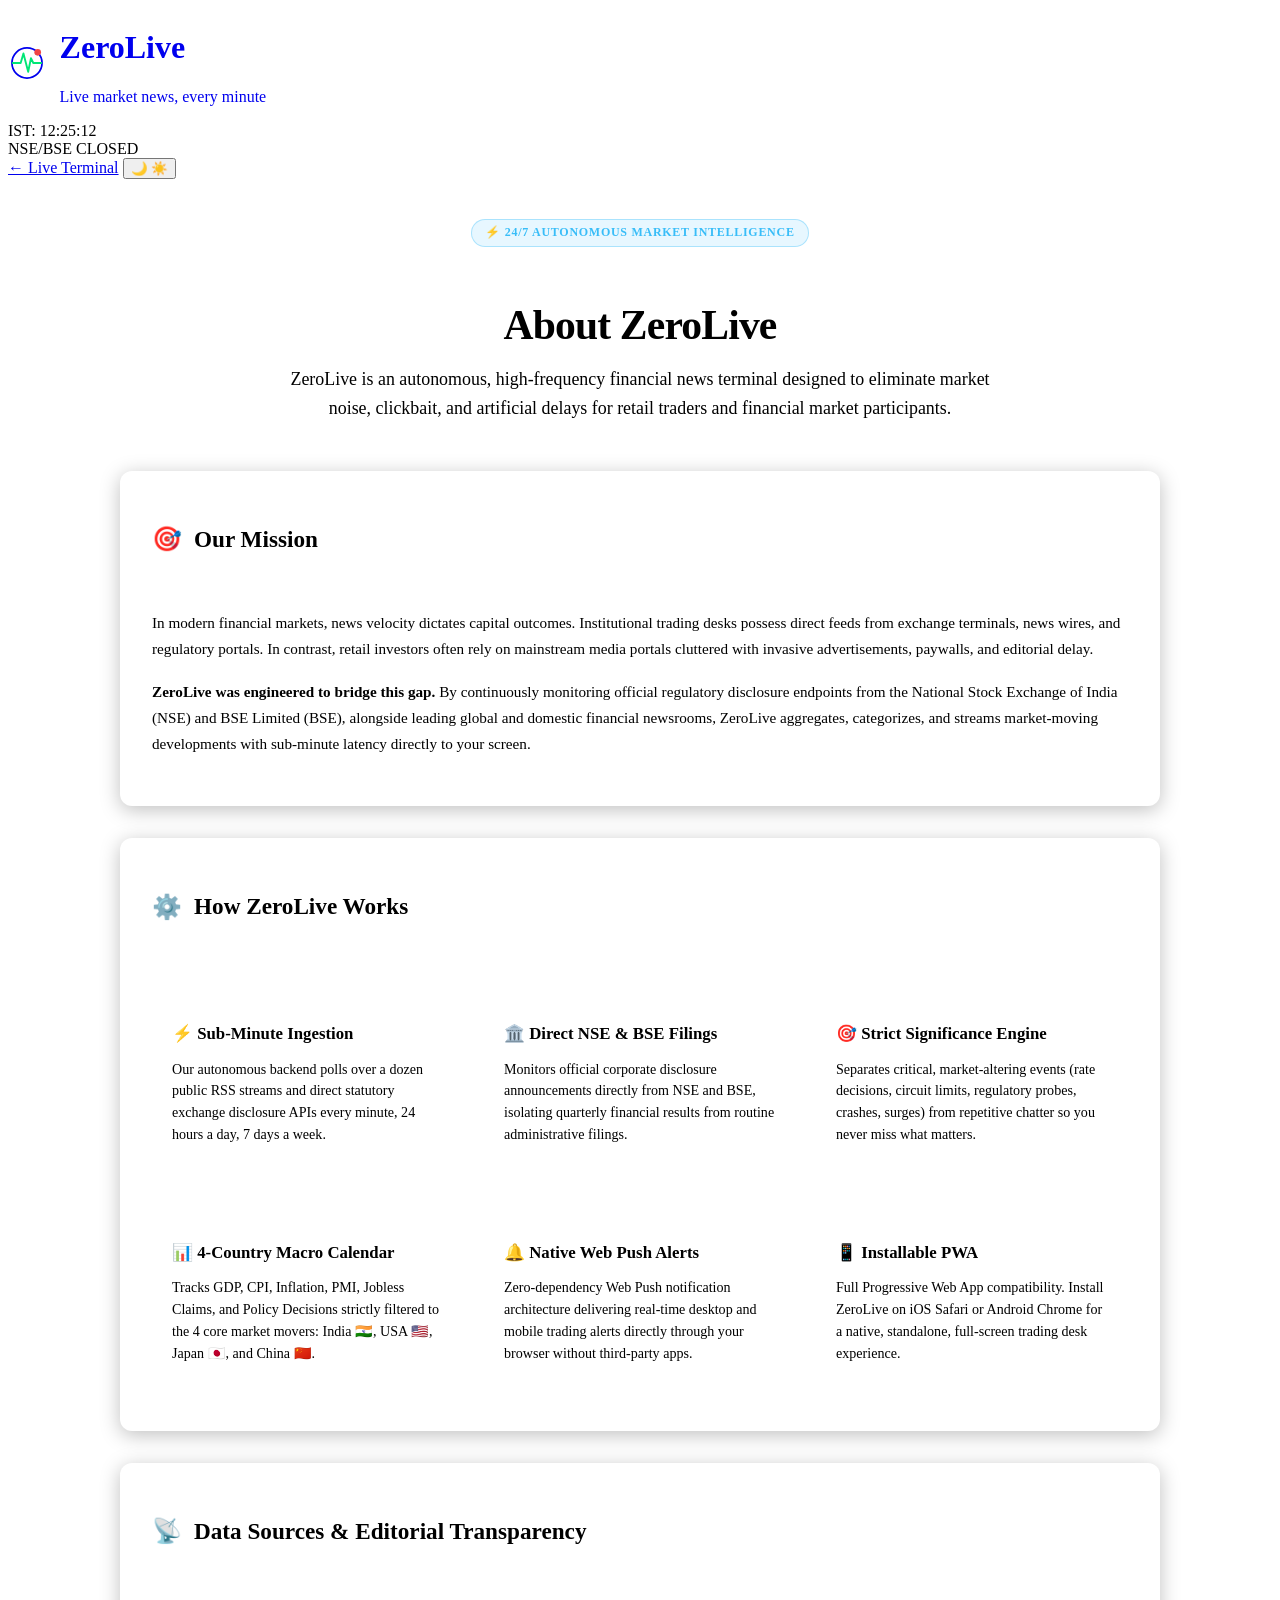
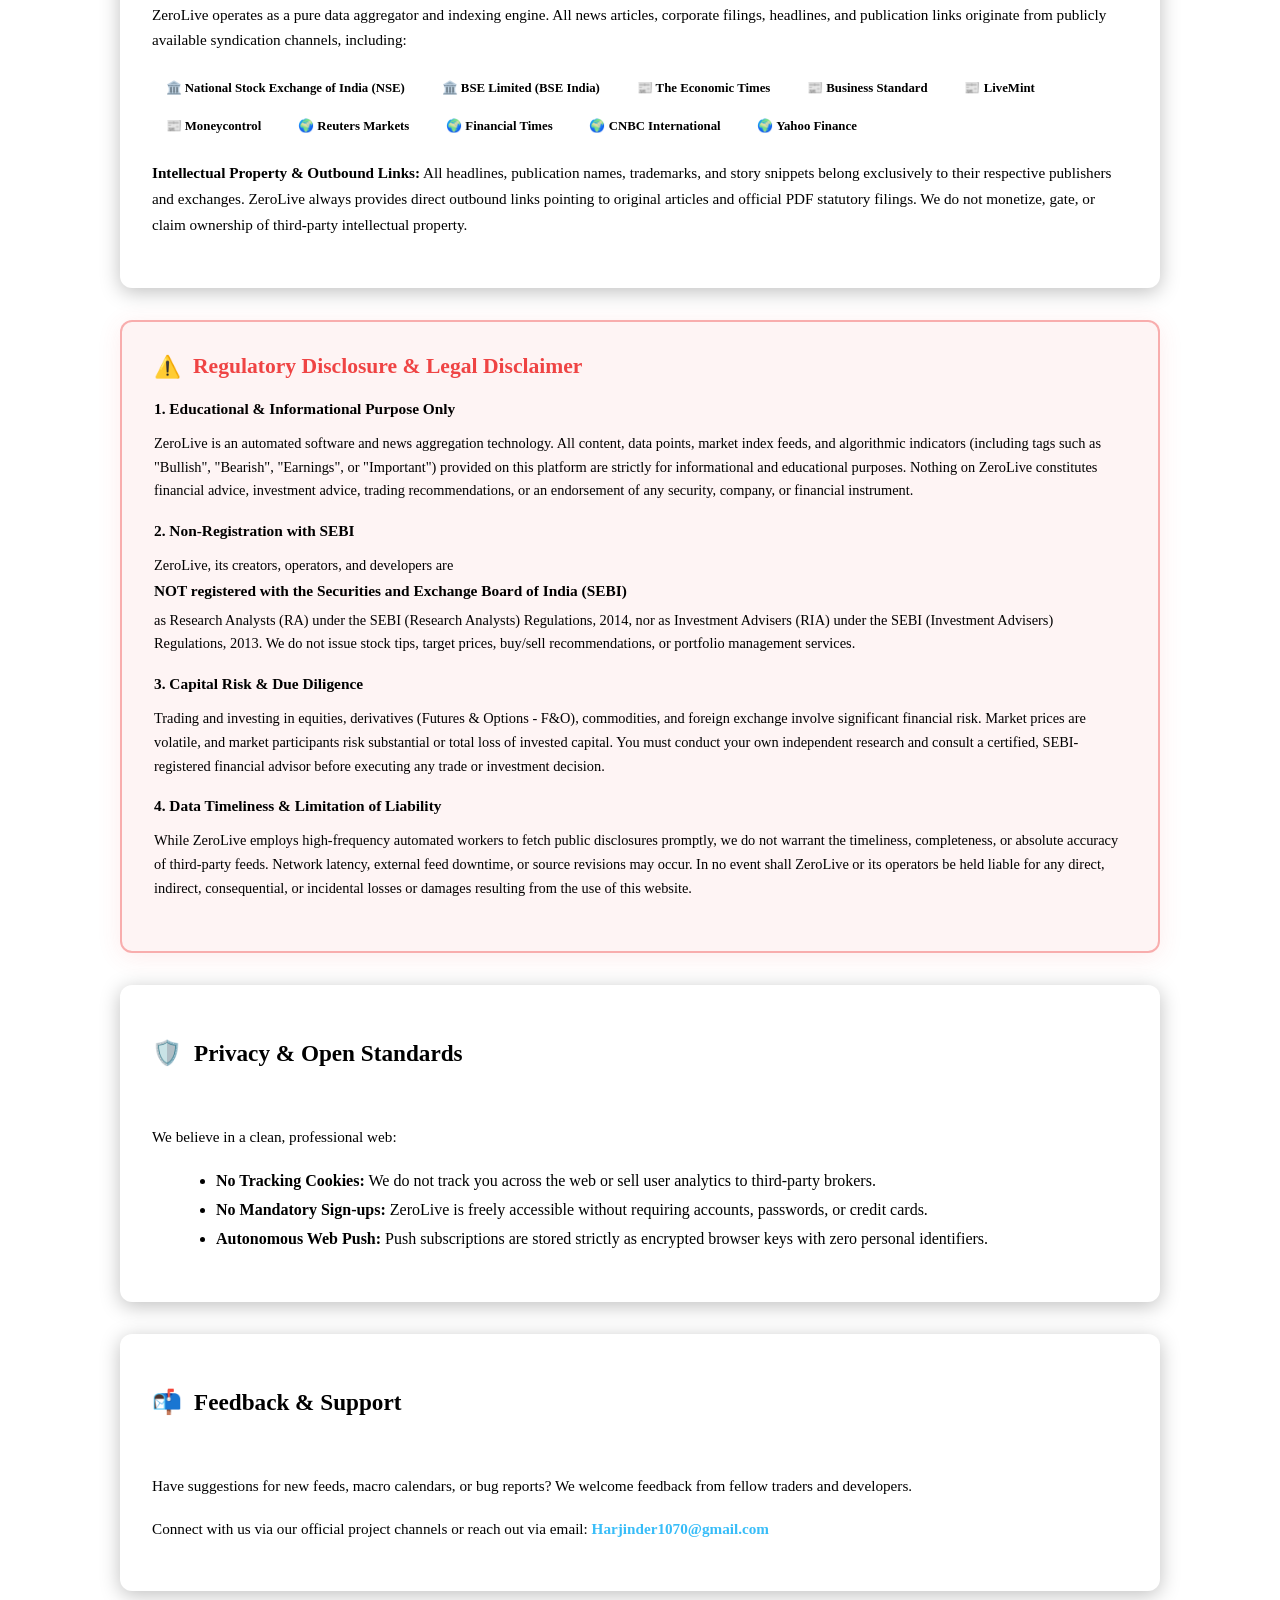
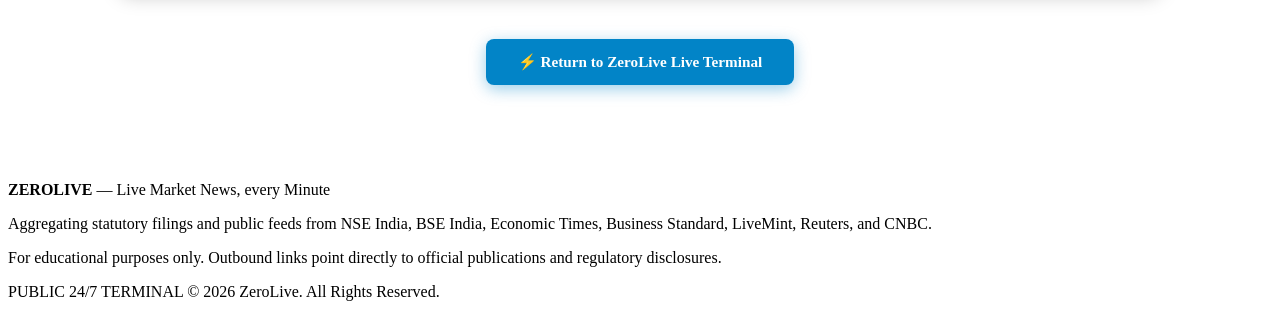
==== frontend/about.html @ 869ae9a9 "Add files via upload" ====
<!DOCTYPE html>
<html lang="en">
<head>
  <meta charset="UTF-8">
  <meta name="viewport" content="width=device-width, initial-scale=1.0, maximum-scale=1.0, user-scalable=no">
  <title>About ZeroLive – Mission, Data Sources & Legal Disclaimers</title>
  <meta name="description" content="Learn about ZeroLive: Autonomous real-time financial intelligence terminal, official NSE/BSE filing aggregation, newsroom feeds, SEBI compliance, and regulatory disclaimers.">
  <link rel="canonical" href="https://zerolive.in/about">

  <!-- PWA Web App Manifest & Theme Color -->
  <link rel="manifest" href="/manifest.json">
  <meta name="theme-color" content="#0a0a0c">

  <!-- iOS PWA Specific Meta Tags -->
  <link rel="apple-touch-icon" href="/icons/icon-192.png">
  <meta name="apple-mobile-web-app-capable" content="yes">
  <meta name="apple-mobile-web-app-status-bar-style" content="black-translucent">
  <meta name="apple-mobile-web-app-title" content="ZeroLive">

  <!-- Google Fonts -->
  <link rel="preconnect" href="https://fonts.googleapis.com">
  <link rel="preconnect" href="https://fonts.gstatic.com" crossorigin>
  <link href="https://fonts.googleapis.com/css2?family=Inter:wght@400;500;600;700;800&family=JetBrains+Mono:wght@400;600;700;800&family=Syne:wght@700;800&display=swap" rel="stylesheet">

  <link rel="stylesheet" href="/static/style.css?v=4.7">
  <link rel="icon" href="data:image/svg+xml,<svg xmlns=%22http://www.w3.org/2000/svg%22 viewBox=%220 0 100 100%22><text y=%22.9em%22 font-size=%2290%22>⚡</text></svg>">

  <style>
    /* About Page Specific Layout */
    .about-wrapper {
      max-width: 1040px;
      margin: 0 auto;
      padding: 2.5rem 1.25rem 4rem;
    }
    .about-hero {
      text-align: center;
      margin-bottom: 3rem;
    }
    .about-badge {
      display: inline-flex;
      align-items: center;
      gap: 0.4rem;
      padding: 0.35rem 0.85rem;
      background: rgba(56, 189, 248, 0.12);
      border: 1px solid rgba(56, 189, 248, 0.35);
      border-radius: 9999px;
      color: #38bdf8;
      font-family: var(--font-mono);
      font-size: 0.75rem;
      font-weight: 800;
      letter-spacing: 0.06em;
      margin-bottom: 1.25rem;
    }
    .about-title {
      font-family: var(--font-display);
      font-size: 2.6rem;
      font-weight: 800;
      color: var(--text-primary);
      line-height: 1.15;
      letter-spacing: -0.02em;
      margin-bottom: 1rem;
    }
    .about-subtitle {
      font-size: 1.12rem;
      color: var(--text-secondary);
      max-width: 720px;
      margin: 0 auto;
      line-height: 1.6;
    }
    .about-section {
      background: var(--bg-surface-1);
      border: 1px solid var(--border-subtle);
      border-radius: 12px;
      padding: 2rem;
      margin-bottom: 2rem;
      box-shadow: 0 4px 20px rgba(0, 0, 0, 0.25);
    }
    [data-theme="light"] .about-section {
      background: #ffffff;
      border-color: #cbd5e1;
      box-shadow: 0 4px 16px rgba(15, 23, 42, 0.05);
    }
    .section-header {
      display: flex;
      align-items: center;
      gap: 0.75rem;
      margin-bottom: 1.25rem;
      border-bottom: 1px solid var(--border-subtle);
      padding-bottom: 0.85rem;
    }
    [data-theme="light"] .section-header {
      border-bottom-color: #e2e8f0;
    }
    .section-icon {
      font-size: 1.5rem;
    }
    .section-title {
      font-family: var(--font-display);
      font-size: 1.45rem;
      font-weight: 700;
      color: var(--text-primary);
    }
    .about-p {
      font-size: 0.95rem;
      color: var(--text-secondary);
      line-height: 1.7;
      margin-bottom: 1.1rem;
    }
    .about-grid-3 {
      display: grid;
      grid-template-columns: repeat(auto-fit, minmax(280px, 1fr));
      gap: 1.25rem;
      margin-top: 1.5rem;
    }
    .feature-box {
      background: var(--bg-surface-2);
      border: 1px solid var(--border-subtle);
      border-radius: 8px;
      padding: 1.25rem;
      transition: transform 0.2s ease, border-color 0.2s ease;
    }
    .feature-box:hover {
      border-color: #38bdf8;
      transform: translateY(-2px);
    }
    [data-theme="light"] .feature-box {
      background: #f8fafc;
      border-color: #e2e8f0;
    }
    [data-theme="light"] .feature-box:hover {
      border-color: #0284c7;
      background: #ffffff;
    }
    .feature-box h4 {
      font-size: 1.05rem;
      font-weight: 700;
      color: var(--text-primary);
      margin-bottom: 0.5rem;
      display: flex;
      align-items: center;
      gap: 0.5rem;
    }
    .feature-box p {
      font-size: 0.88rem;
      color: var(--text-secondary);
      line-height: 1.55;
    }
    .sources-list {
      display: flex;
      flex-wrap: wrap;
      gap: 0.6rem;
      margin: 1.25rem 0;
    }
    .source-tag {
      padding: 0.4rem 0.85rem;
      background: var(--bg-surface-2);
      border: 1px solid var(--border-active);
      border-radius: 6px;
      font-family: var(--font-mono);
      font-size: 0.8rem;
      font-weight: 700;
      color: var(--text-primary);
    }
    [data-theme="light"] .source-tag {
      background: #f1f5f9;
      border-color: #cbd5e1;
      color: #0f172a;
    }
    /* Legal Disclaimer Box */
    .disclaimer-card {
      background: rgba(239, 68, 68, 0.06);
      border: 2px solid rgba(239, 68, 68, 0.4);
      border-radius: 12px;
      padding: 2rem;
      margin-bottom: 2rem;
      box-shadow: 0 4px 24px rgba(239, 68, 68, 0.1);
    }
    [data-theme="light"] .disclaimer-card {
      background: #fff5f5;
      border-color: #fca5a5;
    }
    .disclaimer-header {
      display: flex;
      align-items: center;
      gap: 0.75rem;
      color: #ef4444;
      font-size: 1.35rem;
      font-weight: 800;
      font-family: var(--font-display);
      margin-bottom: 1.25rem;
    }
    .disclaimer-item {
      margin-bottom: 1.15rem;
    }
    .disclaimer-item strong {
      display: block;
      color: var(--text-primary);
      font-size: 0.96rem;
      margin-bottom: 0.35rem;
    }
    .disclaimer-item p {
      font-size: 0.9rem;
      color: var(--text-secondary);
      line-height: 1.65;
    }
    .cta-terminal-wrap {
      text-align: center;
      margin: 3rem 0 1rem;
    }
    .btn-cta-terminal {
      display: inline-flex;
      align-items: center;
      gap: 0.6rem;
      padding: 0.85rem 2rem;
      background: #0284c7;
      color: #ffffff;
      font-family: var(--font-mono);
      font-size: 0.95rem;
      font-weight: 800;
      border-radius: 8px;
      text-decoration: none;
      box-shadow: 0 4px 16px rgba(2, 132, 199, 0.4);
      transition: all 0.2s ease;
    }
    .btn-cta-terminal:hover {
      background: #0369a1;
      transform: translateY(-2px);
      box-shadow: 0 8px 24px rgba(2, 132, 199, 0.5);
    }
  </style>
</head>
<body>
  <div class="app-container">
    <!-- Top Navigation -->
    <header class="top-nav">
      <div class="nav-container">
        <div class="brand-section">
          <a href="/" style="text-decoration: none; display: flex; align-items: center; gap: 0.85rem;">
            <div class="brand-logo">
              <svg class="zerolive-logo-svg" width="38" height="38" viewBox="0 0 48 48" fill="none" xmlns="http://www.w3.org/2000/svg">
                <circle cx="24" cy="24" r="19" class="logo-circle-ring" stroke="currentColor" stroke-width="2.2" />
                <path d="M6 24H16L19.5 12L25.5 35L29 18L32 24H42" stroke="#00e676" stroke-width="2.4" stroke-linecap="round" stroke-linejoin="round" />
                <circle cx="37.5" cy="10.5" r="4.2" fill="#ef4444" />
              </svg>
            </div>
            <div class="brand-text">
              <h1 class="brand-title">Zero<span class="accent-live">Live</span></h1>
              <p class="brand-tagline">Live market news, every minute</p>
            </div>
          </a>
        </div>

        <div class="market-meta-section">
          <!-- Live IST Clock -->
          <div class="live-clock-pill" id="liveClockPill" title="Live Indian Standard Time (IST)">
            <span class="clock-pulse-dot"></span>
            <span class="clock-label">IST:</span>
            <span class="clock-time font-mono" id="liveClockText">--:--:--</span>
          </div>

          <!-- Market Status -->
          <div class="market-status-pill" id="marketStatusPill">
            <span class="status-dot" id="marketStatusDot"></span>
            <span class="status-text" id="marketStatusText">CHECKING...</span>
          </div>

          <!-- Navigation Controls -->
          <div class="sync-controls">
            <a href="/" class="btn-nav-about" title="Return to Live Trading Feed">← Live Terminal</a>
            <button class="btn-theme-toggle" id="themeToggleBtn" title="Toggle Dark/Light Theme" aria-label="Toggle Theme">
              <span class="theme-icon theme-icon-dark">🌙</span>
              <span class="theme-icon theme-icon-light hidden">☀️</span>
            </button>
          </div>
        </div>
      </div>
    </header>

    <div class="about-wrapper">
      <!-- Hero Header -->
      <div class="about-hero">
        <span class="about-badge">⚡ 24/7 AUTONOMOUS MARKET INTELLIGENCE</span>
        <h2 class="about-title">About ZeroLive</h2>
        <p class="about-subtitle">
          ZeroLive is an autonomous, high-frequency financial news terminal designed to eliminate market noise, clickbait, and artificial delays for retail traders and financial market participants.
        </p>
      </div>

      <!-- Mission Statement -->
      <section class="about-section">
        <div class="section-header">
          <span class="section-icon">🎯</span>
          <h3 class="section-title">Our Mission</h3>
        </div>
        <p class="about-p">
          In modern financial markets, news velocity dictates capital outcomes. Institutional trading desks possess direct feeds from exchange terminals, news wires, and regulatory portals. In contrast, retail investors often rely on mainstream media portals cluttered with invasive advertisements, paywalls, and editorial delay.
        </p>
        <p class="about-p">
          <strong>ZeroLive was engineered to bridge this gap.</strong> By continuously monitoring official regulatory disclosure endpoints from the National Stock Exchange of India (NSE) and BSE Limited (BSE), alongside leading global and domestic financial newsrooms, ZeroLive aggregates, categorizes, and streams market-moving developments with sub-minute latency directly to your screen.
        </p>
      </section>

      <!-- Key Capabilities Grid -->
      <section class="about-section">
        <div class="section-header">
          <span class="section-icon">⚙️</span>
          <h3 class="section-title">How ZeroLive Works</h3>
        </div>
        <div class="about-grid-3">
          <div class="feature-box">
            <h4>⚡ Sub-Minute Ingestion</h4>
            <p>Our autonomous backend polls over a dozen public RSS streams and direct statutory exchange disclosure APIs every minute, 24 hours a day, 7 days a week.</p>
          </div>
          <div class="feature-box">
            <h4>🏛️ Direct NSE & BSE Filings</h4>
            <p>Monitors official corporate disclosure announcements directly from NSE and BSE, isolating quarterly financial results from routine administrative filings.</p>
          </div>
          <div class="feature-box">
            <h4>🎯 Strict Significance Engine</h4>
            <p>Separates critical, market-altering events (rate decisions, circuit limits, regulatory probes, crashes, surges) from repetitive chatter so you never miss what matters.</p>
          </div>
          <div class="feature-box">
            <h4>📊 4-Country Macro Calendar</h4>
            <p>Tracks GDP, CPI, Inflation, PMI, Jobless Claims, and Policy Decisions strictly filtered to the 4 core market movers: India 🇮🇳, USA 🇺🇸, Japan 🇯🇵, and China 🇨🇳.</p>
          </div>
          <div class="feature-box">
            <h4>🔔 Native Web Push Alerts</h4>
            <p>Zero-dependency Web Push notification architecture delivering real-time desktop and mobile trading alerts directly through your browser without third-party apps.</p>
          </div>
          <div class="feature-box">
            <h4>📱 Installable PWA</h4>
            <p>Full Progressive Web App compatibility. Install ZeroLive on iOS Safari or Android Chrome for a native, standalone, full-screen trading desk experience.</p>
          </div>
        </div>
      </section>

      <!-- Data Sources & Transparency -->
      <section class="about-section" id="sources">
        <div class="section-header">
          <span class="section-icon">📡</span>
          <h3 class="section-title">Data Sources & Editorial Transparency</h3>
        </div>
        <p class="about-p">
          ZeroLive operates as a pure data aggregator and indexing engine. All news articles, corporate filings, headlines, and publication links originate from publicly available syndication channels, including:
        </p>
        <div class="sources-list">
          <span class="source-tag">🏛️ National Stock Exchange of India (NSE)</span>
          <span class="source-tag">🏛️ BSE Limited (BSE India)</span>
          <span class="source-tag">📰 The Economic Times</span>
          <span class="source-tag">📰 Business Standard</span>
          <span class="source-tag">📰 LiveMint</span>
          <span class="source-tag">📰 Moneycontrol</span>
          <span class="source-tag">🌍 Reuters Markets</span>
          <span class="source-tag">🌍 Financial Times</span>
          <span class="source-tag">🌍 CNBC International</span>
          <span class="source-tag">🌍 Yahoo Finance</span>
        </div>
        <p class="about-p">
          <strong>Intellectual Property & Outbound Links:</strong> All headlines, publication names, trademarks, and story snippets belong exclusively to their respective publishers and exchanges. ZeroLive always provides direct outbound links pointing to original articles and official PDF statutory filings. We do not monetize, gate, or claim ownership of third-party intellectual property.
        </p>
      </section>

      <!-- Critical Financial & Regulatory Disclaimer (SEBI Compliance) -->
      <section class="disclaimer-card" id="disclaimer">
        <div class="disclaimer-header">
          <span>⚠️</span>
          <span>Regulatory Disclosure & Legal Disclaimer</span>
        </div>

        <div class="disclaimer-item">
          <strong>1. Educational & Informational Purpose Only</strong>
          <p>
            ZeroLive is an automated software and news aggregation technology. All content, data points, market index feeds, and algorithmic indicators (including tags such as "Bullish", "Bearish", "Earnings", or "Important") provided on this platform are strictly for informational and educational purposes. Nothing on ZeroLive constitutes financial advice, investment advice, trading recommendations, or an endorsement of any security, company, or financial instrument.
          </p>
        </div>

        <div class="disclaimer-item">
          <strong>2. Non-Registration with SEBI</strong>
          <p>
            ZeroLive, its creators, operators, and developers are <strong>NOT registered with the Securities and Exchange Board of India (SEBI)</strong> as Research Analysts (RA) under the SEBI (Research Analysts) Regulations, 2014, nor as Investment Advisers (RIA) under the SEBI (Investment Advisers) Regulations, 2013. We do not issue stock tips, target prices, buy/sell recommendations, or portfolio management services.
          </p>
        </div>

        <div class="disclaimer-item">
          <strong>3. Capital Risk & Due Diligence</strong>
          <p>
            Trading and investing in equities, derivatives (Futures & Options - F&O), commodities, and foreign exchange involve significant financial risk. Market prices are volatile, and market participants risk substantial or total loss of invested capital. You must conduct your own independent research and consult a certified, SEBI-registered financial advisor before executing any trade or investment decision.
          </p>
        </div>

        <div class="disclaimer-item">
          <strong>4. Data Timeliness & Limitation of Liability</strong>
          <p>
            While ZeroLive employs high-frequency automated workers to fetch public disclosures promptly, we do not warrant the timeliness, completeness, or absolute accuracy of third-party feeds. Network latency, external feed downtime, or source revisions may occur. In no event shall ZeroLive or its operators be held liable for any direct, indirect, consequential, or incidental losses or damages resulting from the use of this website.
          </p>
        </div>
      </section>

      <!-- Open Standards & Privacy -->
      <section class="about-section">
        <div class="section-header">
          <span class="section-icon">🛡️</span>
          <h3 class="section-title">Privacy & Open Standards</h3>
        </div>
        <p class="about-p">
          We believe in a clean, professional web:
        </p>
        <ul style="margin-left: 1.5rem; color: var(--text-secondary); line-height: 1.8;">
          <li><strong>No Tracking Cookies:</strong> We do not track you across the web or sell user analytics to third-party brokers.</li>
          <li><strong>No Mandatory Sign-ups:</strong> ZeroLive is freely accessible without requiring accounts, passwords, or credit cards.</li>
          <li><strong>Autonomous Web Push:</strong> Push subscriptions are stored strictly as encrypted browser keys with zero personal identifiers.</li>
        </ul>
      </section>

      <!-- Contact / Support -->
      <section class="about-section" id="contact">
        <div class="section-header">
          <span class="section-icon">📬</span>
          <h3 class="section-title">Feedback & Support</h3>
        </div>
        <p class="about-p">
          Have suggestions for new feeds, macro calendars, or bug reports? We welcome feedback from fellow traders and developers.
        </p>
        <p class="about-p">
          Connect with us via our official project channels or reach out via email: 
          <a href="mailto:Harjinder1070@gmail.com" style="color: #38bdf8; font-weight: 700; text-decoration: none;">Harjinder1070@gmail.com</a>
        </p>
      </section>

      <!-- Return CTA -->
      <div class="cta-terminal-wrap">
        <a href="/" class="btn-cta-terminal">⚡ Return to ZeroLive Live Terminal</a>
      </div>
    </div>

    <!-- Footer -->
    <footer class="app-footer">
      <div class="footer-content">
        <div class="footer-left">
          <p class="footer-brand"><strong>ZEROLIVE</strong> — Live Market News, every Minute</p>
          <p class="footer-sources">Aggregating statutory filings and public feeds from NSE India, BSE India, Economic Times, Business Standard, LiveMint, Reuters, and CNBC.</p>
          <p class="footer-disclaimer">For educational purposes only. Outbound links point directly to official publications and regulatory disclosures.</p>
        </div>
        <div class="footer-right">
          <span class="badge-deploy">PUBLIC 24/7 TERMINAL</span>
          <span class="footer-copyright">© 2026 ZeroLive. All Rights Reserved.</span>
        </div>
      </div>
    </footer>
  </div>

  <script>
    // Simple theme switcher and clock for about page
    (function() {
      const themeBtn = document.getElementById('themeToggleBtn');
      const clockEl = document.getElementById('liveClockText');
      const statusPill = document.getElementById('marketStatusPill');
      const statusText = document.getElementById('marketStatusText');

      // Theme
      function applyTheme(theme) {
        document.documentElement.setAttribute('data-theme', theme);
        const isLight = theme === 'light';
        const darkIcon = document.querySelector('.theme-icon-dark');
        const lightIcon = document.querySelector('.theme-icon-light');
        if (darkIcon && lightIcon) {
          darkIcon.classList.toggle('hidden', isLight);
          lightIcon.classList.toggle('hidden', !isLight);
        }
      }

      const savedTheme = localStorage.getItem('dalal_theme') || 'dark';
      applyTheme(savedTheme);

      if (themeBtn) {
        themeBtn.addEventListener('click', function() {
          const current = document.documentElement.getAttribute('data-theme');
          const next = current === 'light' ? 'dark' : 'light';
          localStorage.setItem('dalal_theme', next);
          applyTheme(next);
        });
      }

      // IST Clock & Market Status
      function updateClock() {
        const now = new Date();
        const istOffset = 5.5 * 60 * 60 * 1000;
        const istDate = new Date(now.getTime() + (now.getTimezoneOffset() * 60000) + istOffset);
        
        const hours = istDate.getHours();
        const mins = istDate.getMinutes();
        const secs = istDate.getSeconds();
        const timeStr = [hours, mins, secs].map(v => String(v).padStart(2, '0')).join(':');
        
        if (clockEl) clockEl.textContent = timeStr;

        // Market status (09:15 - 15:30 IST Mon-Fri)
        const day = istDate.getDay();
        const isWeekday = day >= 1 && day <= 5;
        const currentMins = hours * 60 + mins;
        const isOpen = isWeekday && currentMins >= (9 * 60 + 15) && currentMins < (15 * 60 + 30);

        if (statusPill && statusText) {
          if (isOpen) {
            statusPill.className = 'market-status-pill open';
            statusText.textContent = 'NSE/BSE OPEN';
          } else {
            statusPill.className = 'market-status-pill closed';
            statusText.textContent = 'NSE/BSE CLOSED';
          }
        }
      }

      updateClock();
      setInterval(updateClock, 1000);
    })();
  </script>
</body>
</html>
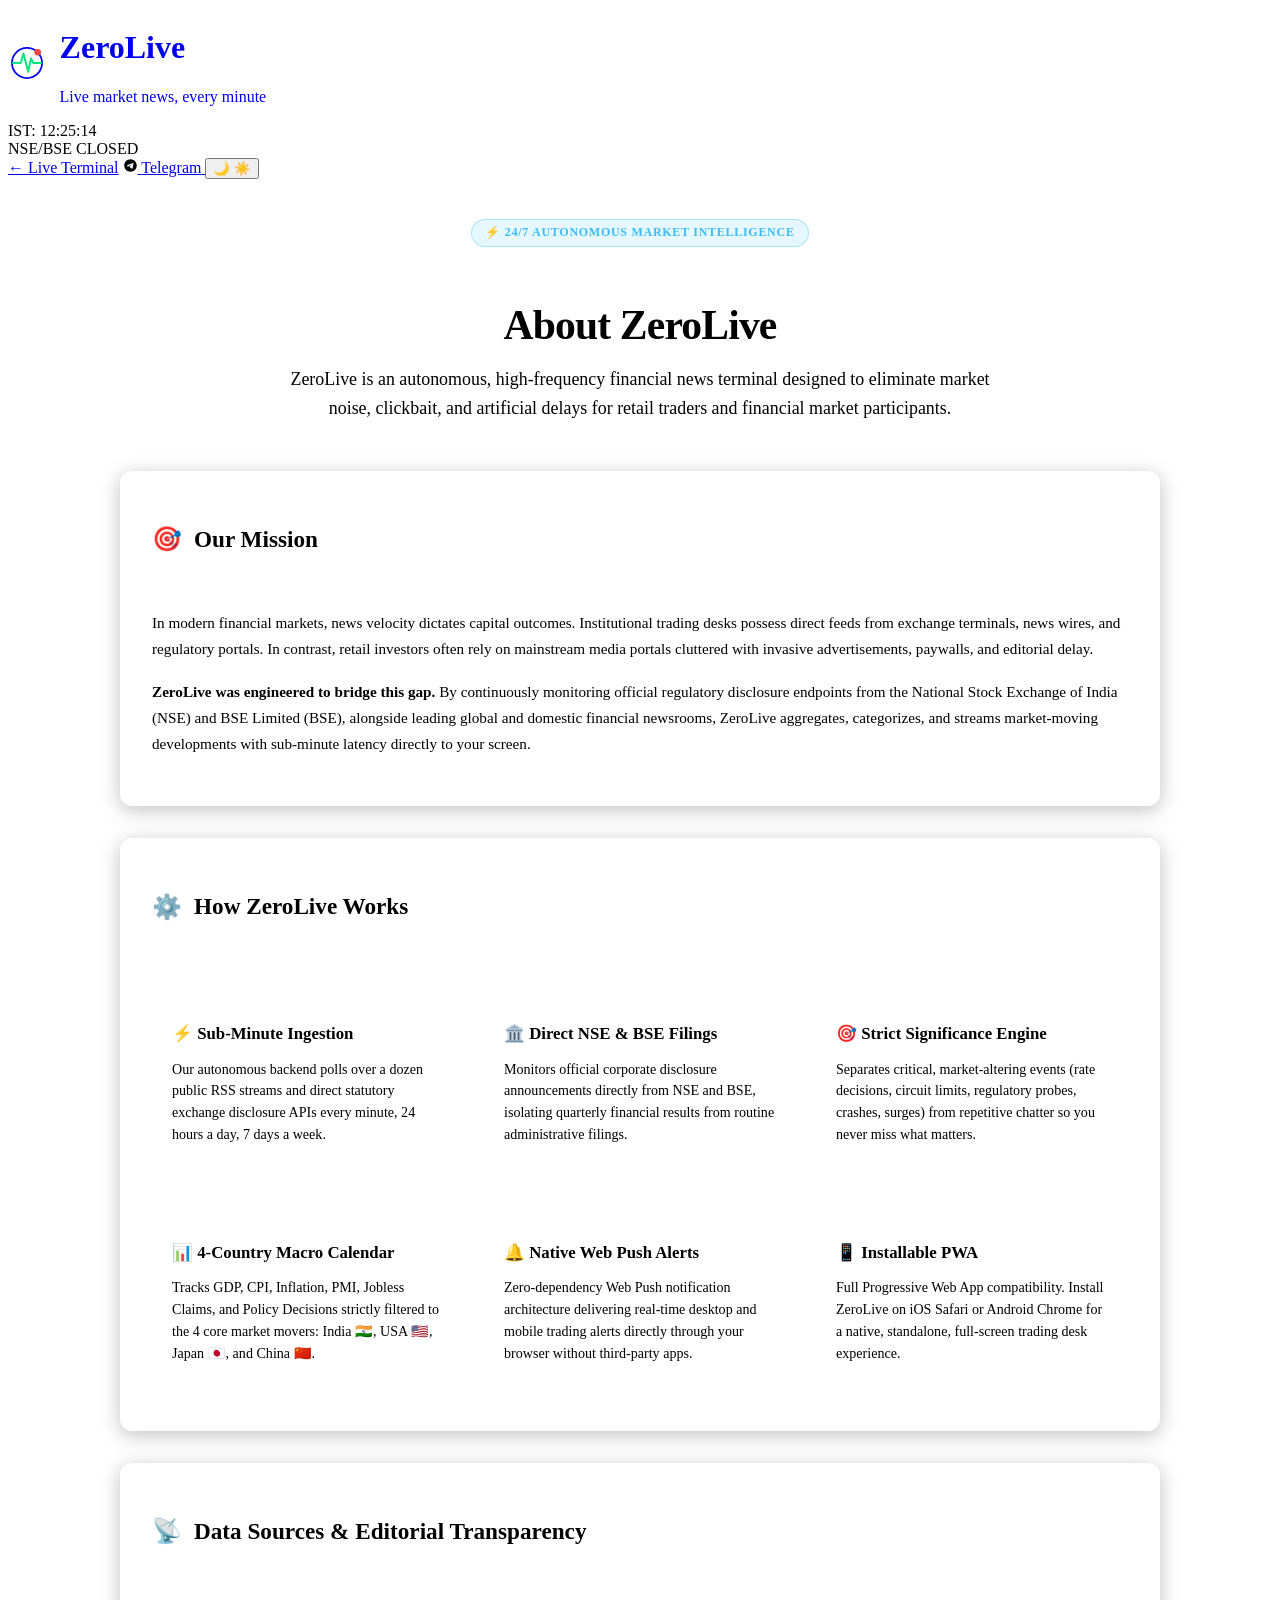
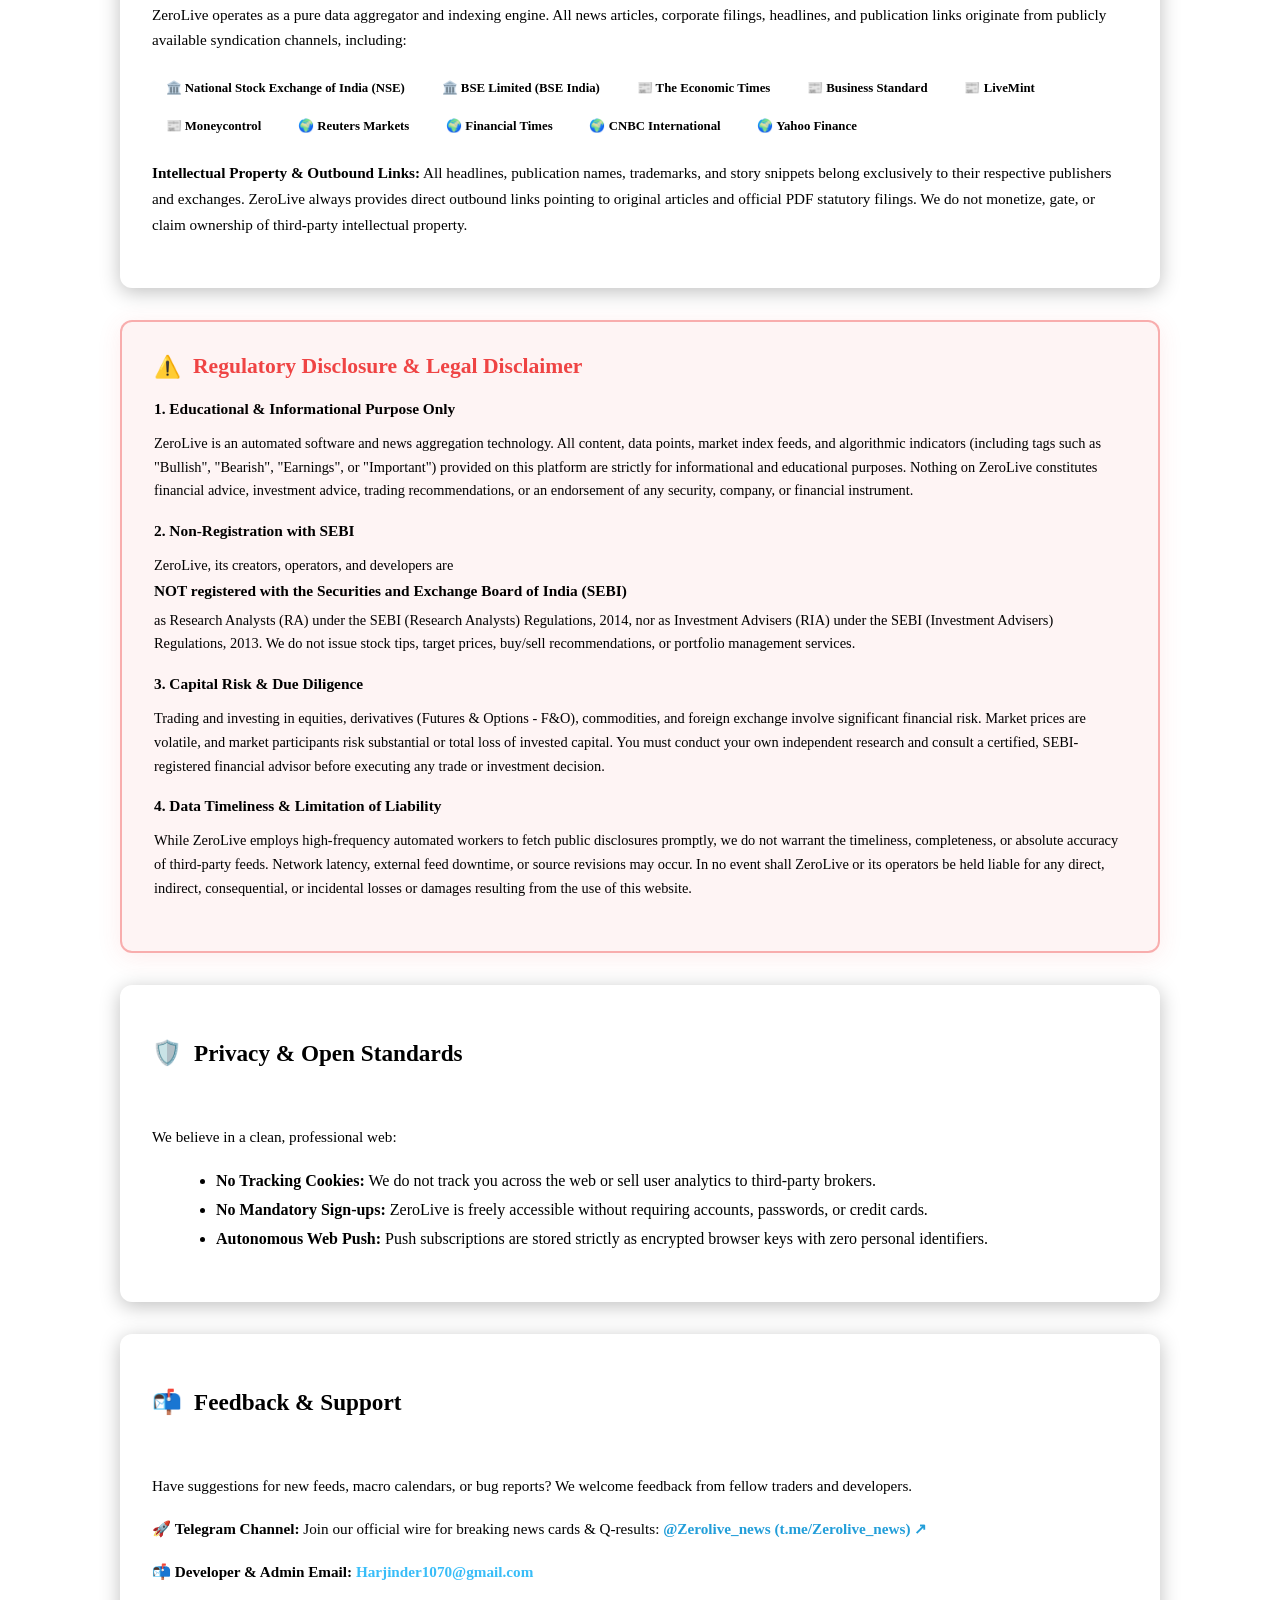
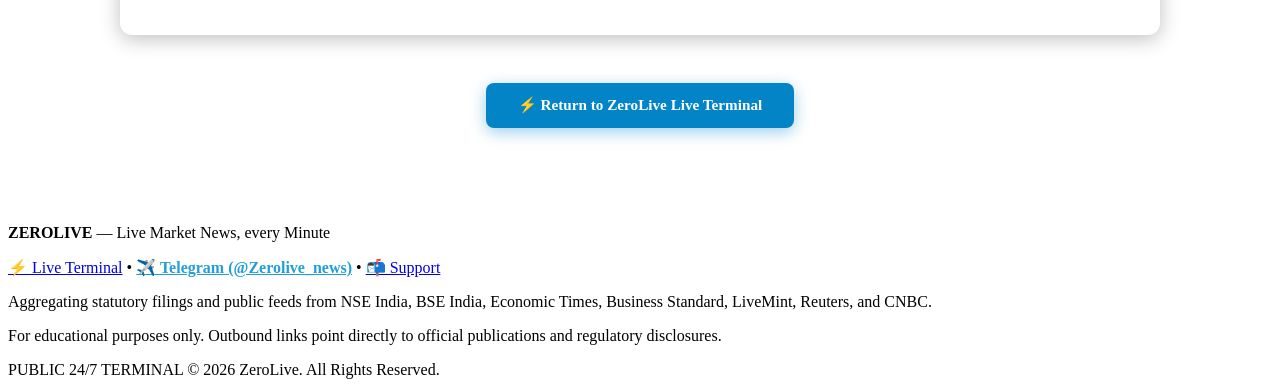
==== commit c6d02214: "feat(ui): add Telegram channel links and callout widgets across navbar, homepage banner, article rea" ====
--- a/frontend/about.html
+++ b/frontend/about.html
@@ -1,519 +1,536 @@
-<!DOCTYPE html>
-<html lang="en">
-<head>
-  <meta charset="UTF-8">
-  <meta name="viewport" content="width=device-width, initial-scale=1.0, maximum-scale=1.0, user-scalable=no">
-  <title>About ZeroLive – Mission, Data Sources & Legal Disclaimers</title>
-  <meta name="description" content="Learn about ZeroLive: Autonomous real-time financial intelligence terminal, official NSE/BSE filing aggregation, newsroom feeds, SEBI compliance, and regulatory disclaimers.">
-  <link rel="canonical" href="https://zerolive.in/about">
-
-  <!-- PWA Web App Manifest & Theme Color -->
-  <link rel="manifest" href="/manifest.json">
-  <meta name="theme-color" content="#0a0a0c">
-
-  <!-- iOS PWA Specific Meta Tags -->
-  <link rel="apple-touch-icon" href="/icons/icon-192.png">
-  <meta name="apple-mobile-web-app-capable" content="yes">
-  <meta name="apple-mobile-web-app-status-bar-style" content="black-translucent">
-  <meta name="apple-mobile-web-app-title" content="ZeroLive">
-
-  <!-- Google Fonts -->
-  <link rel="preconnect" href="https://fonts.googleapis.com">
-  <link rel="preconnect" href="https://fonts.gstatic.com" crossorigin>
-  <link href="https://fonts.googleapis.com/css2?family=Inter:wght@400;500;600;700;800&family=JetBrains+Mono:wght@400;600;700;800&family=Syne:wght@700;800&display=swap" rel="stylesheet">
-
-  <link rel="stylesheet" href="/static/style.css?v=4.7">
-  <link rel="icon" href="data:image/svg+xml,<svg xmlns=%22http://www.w3.org/2000/svg%22 viewBox=%220 0 100 100%22><text y=%22.9em%22 font-size=%2290%22>⚡</text></svg>">
-
-  <style>
-    /* About Page Specific Layout */
-    .about-wrapper {
-      max-width: 1040px;
-      margin: 0 auto;
-      padding: 2.5rem 1.25rem 4rem;
-    }
-    .about-hero {
-      text-align: center;
-      margin-bottom: 3rem;
-    }
-    .about-badge {
-      display: inline-flex;
-      align-items: center;
-      gap: 0.4rem;
-      padding: 0.35rem 0.85rem;
-      background: rgba(56, 189, 248, 0.12);
-      border: 1px solid rgba(56, 189, 248, 0.35);
-      border-radius: 9999px;
-      color: #38bdf8;
-      font-family: var(--font-mono);
-      font-size: 0.75rem;
-      font-weight: 800;
-      letter-spacing: 0.06em;
-      margin-bottom: 1.25rem;
-    }
-    .about-title {
-      font-family: var(--font-display);
-      font-size: 2.6rem;
-      font-weight: 800;
-      color: var(--text-primary);
-      line-height: 1.15;
-      letter-spacing: -0.02em;
-      margin-bottom: 1rem;
-    }
-    .about-subtitle {
-      font-size: 1.12rem;
-      color: var(--text-secondary);
-      max-width: 720px;
-      margin: 0 auto;
-      line-height: 1.6;
-    }
-    .about-section {
-      background: var(--bg-surface-1);
-      border: 1px solid var(--border-subtle);
-      border-radius: 12px;
-      padding: 2rem;
-      margin-bottom: 2rem;
-      box-shadow: 0 4px 20px rgba(0, 0, 0, 0.25);
-    }
-    [data-theme="light"] .about-section {
-      background: #ffffff;
-      border-color: #cbd5e1;
-      box-shadow: 0 4px 16px rgba(15, 23, 42, 0.05);
-    }
-    .section-header {
-      display: flex;
-      align-items: center;
-      gap: 0.75rem;
-      margin-bottom: 1.25rem;
-      border-bottom: 1px solid var(--border-subtle);
-      padding-bottom: 0.85rem;
-    }
-    [data-theme="light"] .section-header {
-      border-bottom-color: #e2e8f0;
-    }
-    .section-icon {
-      font-size: 1.5rem;
-    }
-    .section-title {
-      font-family: var(--font-display);
-      font-size: 1.45rem;
-      font-weight: 700;
-      color: var(--text-primary);
-    }
-    .about-p {
-      font-size: 0.95rem;
-      color: var(--text-secondary);
-      line-height: 1.7;
-      margin-bottom: 1.1rem;
-    }
-    .about-grid-3 {
-      display: grid;
-      grid-template-columns: repeat(auto-fit, minmax(280px, 1fr));
-      gap: 1.25rem;
-      margin-top: 1.5rem;
-    }
-    .feature-box {
-      background: var(--bg-surface-2);
-      border: 1px solid var(--border-subtle);
-      border-radius: 8px;
-      padding: 1.25rem;
-      transition: transform 0.2s ease, border-color 0.2s ease;
-    }
-    .feature-box:hover {
-      border-color: #38bdf8;
-      transform: translateY(-2px);
-    }
-    [data-theme="light"] .feature-box {
-      background: #f8fafc;
-      border-color: #e2e8f0;
-    }
-    [data-theme="light"] .feature-box:hover {
-      border-color: #0284c7;
-      background: #ffffff;
-    }
-    .feature-box h4 {
-      font-size: 1.05rem;
-      font-weight: 700;
-      color: var(--text-primary);
-      margin-bottom: 0.5rem;
-      display: flex;
-      align-items: center;
-      gap: 0.5rem;
-    }
-    .feature-box p {
-      font-size: 0.88rem;
-      color: var(--text-secondary);
-      line-height: 1.55;
-    }
-    .sources-list {
-      display: flex;
-      flex-wrap: wrap;
-      gap: 0.6rem;
-      margin: 1.25rem 0;
-    }
-    .source-tag {
-      padding: 0.4rem 0.85rem;
-      background: var(--bg-surface-2);
-      border: 1px solid var(--border-active);
-      border-radius: 6px;
-      font-family: var(--font-mono);
-      font-size: 0.8rem;
-      font-weight: 700;
-      color: var(--text-primary);
-    }
-    [data-theme="light"] .source-tag {
-      background: #f1f5f9;
-      border-color: #cbd5e1;
-      color: #0f172a;
-    }
-    /* Legal Disclaimer Box */
-    .disclaimer-card {
-      background: rgba(239, 68, 68, 0.06);
-      border: 2px solid rgba(239, 68, 68, 0.4);
-      border-radius: 12px;
-      padding: 2rem;
-      margin-bottom: 2rem;
-      box-shadow: 0 4px 24px rgba(239, 68, 68, 0.1);
-    }
-    [data-theme="light"] .disclaimer-card {
-      background: #fff5f5;
-      border-color: #fca5a5;
-    }
-    .disclaimer-header {
-      display: flex;
-      align-items: center;
-      gap: 0.75rem;
-      color: #ef4444;
-      font-size: 1.35rem;
-      font-weight: 800;
-      font-family: var(--font-display);
-      margin-bottom: 1.25rem;
-    }
-    .disclaimer-item {
-      margin-bottom: 1.15rem;
-    }
-    .disclaimer-item strong {
-      display: block;
-      color: var(--text-primary);
-      font-size: 0.96rem;
-      margin-bottom: 0.35rem;
-    }
-    .disclaimer-item p {
-      font-size: 0.9rem;
-      color: var(--text-secondary);
-      line-height: 1.65;
-    }
-    .cta-terminal-wrap {
-      text-align: center;
-      margin: 3rem 0 1rem;
-    }
-    .btn-cta-terminal {
-      display: inline-flex;
-      align-items: center;
-      gap: 0.6rem;
-      padding: 0.85rem 2rem;
-      background: #0284c7;
-      color: #ffffff;
-      font-family: var(--font-mono);
-      font-size: 0.95rem;
-      font-weight: 800;
-      border-radius: 8px;
-      text-decoration: none;
-      box-shadow: 0 4px 16px rgba(2, 132, 199, 0.4);
-      transition: all 0.2s ease;
-    }
-    .btn-cta-terminal:hover {
-      background: #0369a1;
-      transform: translateY(-2px);
-      box-shadow: 0 8px 24px rgba(2, 132, 199, 0.5);
-    }
-  </style>
-</head>
-<body>
-  <div class="app-container">
-    <!-- Top Navigation -->
-    <header class="top-nav">
-      <div class="nav-container">
-        <div class="brand-section">
-          <a href="/" style="text-decoration: none; display: flex; align-items: center; gap: 0.85rem;">
-            <div class="brand-logo">
-              <svg class="zerolive-logo-svg" width="38" height="38" viewBox="0 0 48 48" fill="none" xmlns="http://www.w3.org/2000/svg">
-                <circle cx="24" cy="24" r="19" class="logo-circle-ring" stroke="currentColor" stroke-width="2.2" />
-                <path d="M6 24H16L19.5 12L25.5 35L29 18L32 24H42" stroke="#00e676" stroke-width="2.4" stroke-linecap="round" stroke-linejoin="round" />
-                <circle cx="37.5" cy="10.5" r="4.2" fill="#ef4444" />
-              </svg>
-            </div>
-            <div class="brand-text">
-              <h1 class="brand-title">Zero<span class="accent-live">Live</span></h1>
-              <p class="brand-tagline">Live market news, every minute</p>
-            </div>
-          </a>
-        </div>
-
-        <div class="market-meta-section">
-          <!-- Live IST Clock -->
-          <div class="live-clock-pill" id="liveClockPill" title="Live Indian Standard Time (IST)">
-            <span class="clock-pulse-dot"></span>
-            <span class="clock-label">IST:</span>
-            <span class="clock-time font-mono" id="liveClockText">--:--:--</span>
-          </div>
-
-          <!-- Market Status -->
-          <div class="market-status-pill" id="marketStatusPill">
-            <span class="status-dot" id="marketStatusDot"></span>
-            <span class="status-text" id="marketStatusText">CHECKING...</span>
-          </div>
-
-          <!-- Navigation Controls -->
-          <div class="sync-controls">
-            <a href="/" class="btn-nav-about" title="Return to Live Trading Feed">← Live Terminal</a>
-            <button class="btn-theme-toggle" id="themeToggleBtn" title="Toggle Dark/Light Theme" aria-label="Toggle Theme">
-              <span class="theme-icon theme-icon-dark">🌙</span>
-              <span class="theme-icon theme-icon-light hidden">☀️</span>
-            </button>
-          </div>
-        </div>
-      </div>
-    </header>
-
-    <div class="about-wrapper">
-      <!-- Hero Header -->
-      <div class="about-hero">
-        <span class="about-badge">⚡ 24/7 AUTONOMOUS MARKET INTELLIGENCE</span>
-        <h2 class="about-title">About ZeroLive</h2>
-        <p class="about-subtitle">
-          ZeroLive is an autonomous, high-frequency financial news terminal designed to eliminate market noise, clickbait, and artificial delays for retail traders and financial market participants.
-        </p>
-      </div>
-
-      <!-- Mission Statement -->
-      <section class="about-section">
-        <div class="section-header">
-          <span class="section-icon">🎯</span>
-          <h3 class="section-title">Our Mission</h3>
-        </div>
-        <p class="about-p">
-          In modern financial markets, news velocity dictates capital outcomes. Institutional trading desks possess direct feeds from exchange terminals, news wires, and regulatory portals. In contrast, retail investors often rely on mainstream media portals cluttered with invasive advertisements, paywalls, and editorial delay.
-        </p>
-        <p class="about-p">
-          <strong>ZeroLive was engineered to bridge this gap.</strong> By continuously monitoring official regulatory disclosure endpoints from the National Stock Exchange of India (NSE) and BSE Limited (BSE), alongside leading global and domestic financial newsrooms, ZeroLive aggregates, categorizes, and streams market-moving developments with sub-minute latency directly to your screen.
-        </p>
-      </section>
-
-      <!-- Key Capabilities Grid -->
-      <section class="about-section">
-        <div class="section-header">
-          <span class="section-icon">⚙️</span>
-          <h3 class="section-title">How ZeroLive Works</h3>
-        </div>
-        <div class="about-grid-3">
-          <div class="feature-box">
-            <h4>⚡ Sub-Minute Ingestion</h4>
-            <p>Our autonomous backend polls over a dozen public RSS streams and direct statutory exchange disclosure APIs every minute, 24 hours a day, 7 days a week.</p>
-          </div>
-          <div class="feature-box">
-            <h4>🏛️ Direct NSE & BSE Filings</h4>
-            <p>Monitors official corporate disclosure announcements directly from NSE and BSE, isolating quarterly financial results from routine administrative filings.</p>
-          </div>
-          <div class="feature-box">
-            <h4>🎯 Strict Significance Engine</h4>
-            <p>Separates critical, market-altering events (rate decisions, circuit limits, regulatory probes, crashes, surges) from repetitive chatter so you never miss what matters.</p>
-          </div>
-          <div class="feature-box">
-            <h4>📊 4-Country Macro Calendar</h4>
-            <p>Tracks GDP, CPI, Inflation, PMI, Jobless Claims, and Policy Decisions strictly filtered to the 4 core market movers: India 🇮🇳, USA 🇺🇸, Japan 🇯🇵, and China 🇨🇳.</p>
-          </div>
-          <div class="feature-box">
-            <h4>🔔 Native Web Push Alerts</h4>
-            <p>Zero-dependency Web Push notification architecture delivering real-time desktop and mobile trading alerts directly through your browser without third-party apps.</p>
-          </div>
-          <div class="feature-box">
-            <h4>📱 Installable PWA</h4>
-            <p>Full Progressive Web App compatibility. Install ZeroLive on iOS Safari or Android Chrome for a native, standalone, full-screen trading desk experience.</p>
-          </div>
-        </div>
-      </section>
-
-      <!-- Data Sources & Transparency -->
-      <section class="about-section" id="sources">
-        <div class="section-header">
-          <span class="section-icon">📡</span>
-          <h3 class="section-title">Data Sources & Editorial Transparency</h3>
-        </div>
-        <p class="about-p">
-          ZeroLive operates as a pure data aggregator and indexing engine. All news articles, corporate filings, headlines, and publication links originate from publicly available syndication channels, including:
-        </p>
-        <div class="sources-list">
-          <span class="source-tag">🏛️ National Stock Exchange of India (NSE)</span>
-          <span class="source-tag">🏛️ BSE Limited (BSE India)</span>
-          <span class="source-tag">📰 The Economic Times</span>
-          <span class="source-tag">📰 Business Standard</span>
-          <span class="source-tag">📰 LiveMint</span>
-          <span class="source-tag">📰 Moneycontrol</span>
-          <span class="source-tag">🌍 Reuters Markets</span>
-          <span class="source-tag">🌍 Financial Times</span>
-          <span class="source-tag">🌍 CNBC International</span>
-          <span class="source-tag">🌍 Yahoo Finance</span>
-        </div>
-        <p class="about-p">
-          <strong>Intellectual Property & Outbound Links:</strong> All headlines, publication names, trademarks, and story snippets belong exclusively to their respective publishers and exchanges. ZeroLive always provides direct outbound links pointing to original articles and official PDF statutory filings. We do not monetize, gate, or claim ownership of third-party intellectual property.
-        </p>
-      </section>
-
-      <!-- Critical Financial & Regulatory Disclaimer (SEBI Compliance) -->
-      <section class="disclaimer-card" id="disclaimer">
-        <div class="disclaimer-header">
-          <span>⚠️</span>
-          <span>Regulatory Disclosure & Legal Disclaimer</span>
-        </div>
-
-        <div class="disclaimer-item">
-          <strong>1. Educational & Informational Purpose Only</strong>
-          <p>
-            ZeroLive is an automated software and news aggregation technology. All content, data points, market index feeds, and algorithmic indicators (including tags such as "Bullish", "Bearish", "Earnings", or "Important") provided on this platform are strictly for informational and educational purposes. Nothing on ZeroLive constitutes financial advice, investment advice, trading recommendations, or an endorsement of any security, company, or financial instrument.
-          </p>
-        </div>
-
-        <div class="disclaimer-item">
-          <strong>2. Non-Registration with SEBI</strong>
-          <p>
-            ZeroLive, its creators, operators, and developers are <strong>NOT registered with the Securities and Exchange Board of India (SEBI)</strong> as Research Analysts (RA) under the SEBI (Research Analysts) Regulations, 2014, nor as Investment Advisers (RIA) under the SEBI (Investment Advisers) Regulations, 2013. We do not issue stock tips, target prices, buy/sell recommendations, or portfolio management services.
-          </p>
-        </div>
-
-        <div class="disclaimer-item">
-          <strong>3. Capital Risk & Due Diligence</strong>
-          <p>
-            Trading and investing in equities, derivatives (Futures & Options - F&O), commodities, and foreign exchange involve significant financial risk. Market prices are volatile, and market participants risk substantial or total loss of invested capital. You must conduct your own independent research and consult a certified, SEBI-registered financial advisor before executing any trade or investment decision.
-          </p>
-        </div>
-
-        <div class="disclaimer-item">
-          <strong>4. Data Timeliness & Limitation of Liability</strong>
-          <p>
-            While ZeroLive employs high-frequency automated workers to fetch public disclosures promptly, we do not warrant the timeliness, completeness, or absolute accuracy of third-party feeds. Network latency, external feed downtime, or source revisions may occur. In no event shall ZeroLive or its operators be held liable for any direct, indirect, consequential, or incidental losses or damages resulting from the use of this website.
-          </p>
-        </div>
-      </section>
-
-      <!-- Open Standards & Privacy -->
-      <section class="about-section">
-        <div class="section-header">
-          <span class="section-icon">🛡️</span>
-          <h3 class="section-title">Privacy & Open Standards</h3>
-        </div>
-        <p class="about-p">
-          We believe in a clean, professional web:
-        </p>
-        <ul style="margin-left: 1.5rem; color: var(--text-secondary); line-height: 1.8;">
-          <li><strong>No Tracking Cookies:</strong> We do not track you across the web or sell user analytics to third-party brokers.</li>
-          <li><strong>No Mandatory Sign-ups:</strong> ZeroLive is freely accessible without requiring accounts, passwords, or credit cards.</li>
-          <li><strong>Autonomous Web Push:</strong> Push subscriptions are stored strictly as encrypted browser keys with zero personal identifiers.</li>
-        </ul>
-      </section>
-
-      <!-- Contact / Support -->
-      <section class="about-section" id="contact">
-        <div class="section-header">
-          <span class="section-icon">📬</span>
-          <h3 class="section-title">Feedback & Support</h3>
-        </div>
-        <p class="about-p">
-          Have suggestions for new feeds, macro calendars, or bug reports? We welcome feedback from fellow traders and developers.
-        </p>
-        <p class="about-p">
-          Connect with us via our official project channels or reach out via email: 
-          <a href="mailto:Harjinder1070@gmail.com" style="color: #38bdf8; font-weight: 700; text-decoration: none;">Harjinder1070@gmail.com</a>
-        </p>
-      </section>
-
-      <!-- Return CTA -->
-      <div class="cta-terminal-wrap">
-        <a href="/" class="btn-cta-terminal">⚡ Return to ZeroLive Live Terminal</a>
-      </div>
-    </div>
-
-    <!-- Footer -->
-    <footer class="app-footer">
-      <div class="footer-content">
-        <div class="footer-left">
-          <p class="footer-brand"><strong>ZEROLIVE</strong> — Live Market News, every Minute</p>
-          <p class="footer-sources">Aggregating statutory filings and public feeds from NSE India, BSE India, Economic Times, Business Standard, LiveMint, Reuters, and CNBC.</p>
-          <p class="footer-disclaimer">For educational purposes only. Outbound links point directly to official publications and regulatory disclosures.</p>
-        </div>
-        <div class="footer-right">
-          <span class="badge-deploy">PUBLIC 24/7 TERMINAL</span>
-          <span class="footer-copyright">© 2026 ZeroLive. All Rights Reserved.</span>
-        </div>
-      </div>
-    </footer>
-  </div>
-
-  <script>
-    // Simple theme switcher and clock for about page
-    (function() {
-      const themeBtn = document.getElementById('themeToggleBtn');
-      const clockEl = document.getElementById('liveClockText');
-      const statusPill = document.getElementById('marketStatusPill');
-      const statusText = document.getElementById('marketStatusText');
-
-      // Theme
-      function applyTheme(theme) {
-        document.documentElement.setAttribute('data-theme', theme);
-        const isLight = theme === 'light';
-        const darkIcon = document.querySelector('.theme-icon-dark');
-        const lightIcon = document.querySelector('.theme-icon-light');
-        if (darkIcon && lightIcon) {
-          darkIcon.classList.toggle('hidden', isLight);
-          lightIcon.classList.toggle('hidden', !isLight);
-        }
-      }
-
-      const savedTheme = localStorage.getItem('dalal_theme') || 'dark';
-      applyTheme(savedTheme);
-
-      if (themeBtn) {
-        themeBtn.addEventListener('click', function() {
-          const current = document.documentElement.getAttribute('data-theme');
-          const next = current === 'light' ? 'dark' : 'light';
-          localStorage.setItem('dalal_theme', next);
-          applyTheme(next);
-        });
-      }
-
-      // IST Clock & Market Status
-      function updateClock() {
-        const now = new Date();
-        const istOffset = 5.5 * 60 * 60 * 1000;
-        const istDate = new Date(now.getTime() + (now.getTimezoneOffset() * 60000) + istOffset);
-        
-        const hours = istDate.getHours();
-        const mins = istDate.getMinutes();
-        const secs = istDate.getSeconds();
-        const timeStr = [hours, mins, secs].map(v => String(v).padStart(2, '0')).join(':');
-        
-        if (clockEl) clockEl.textContent = timeStr;
-
-        // Market status (09:15 - 15:30 IST Mon-Fri)
-        const day = istDate.getDay();
-        const isWeekday = day >= 1 && day <= 5;
-        const currentMins = hours * 60 + mins;
-        const isOpen = isWeekday && currentMins >= (9 * 60 + 15) && currentMins < (15 * 60 + 30);
-
-        if (statusPill && statusText) {
-          if (isOpen) {
-            statusPill.className = 'market-status-pill open';
-            statusText.textContent = 'NSE/BSE OPEN';
-          } else {
-            statusPill.className = 'market-status-pill closed';
-            statusText.textContent = 'NSE/BSE CLOSED';
-          }
-        }
-      }
-
-      updateClock();
-      setInterval(updateClock, 1000);
-    })();
-  </script>
-</body>
+<!DOCTYPE html>
+<html lang="en">
+<head>
+  <meta charset="UTF-8">
+  <meta name="viewport" content="width=device-width, initial-scale=1.0, maximum-scale=1.0, user-scalable=no">
+  <title>About ZeroLive – Mission, Data Sources & Legal Disclaimers</title>
+  <meta name="description" content="Learn about ZeroLive: Autonomous real-time financial intelligence terminal, official NSE/BSE filing aggregation, newsroom feeds, SEBI compliance, and regulatory disclaimers.">
+  <link rel="canonical" href="https://zerolive.in/about">
+
+  <!-- PWA Web App Manifest & Theme Color -->
+  <link rel="manifest" href="/manifest.json">
+  <meta name="theme-color" content="#0a0a0c">
+
+  <!-- iOS PWA Specific Meta Tags -->
+  <link rel="apple-touch-icon" href="/icons/icon-192.png">
+  <meta name="apple-mobile-web-app-capable" content="yes">
+  <meta name="apple-mobile-web-app-status-bar-style" content="black-translucent">
+  <meta name="apple-mobile-web-app-title" content="ZeroLive">
+
+  <!-- Google Fonts -->
+  <link rel="preconnect" href="https://fonts.googleapis.com">
+  <link rel="preconnect" href="https://fonts.gstatic.com" crossorigin>
+  <link href="https://fonts.googleapis.com/css2?family=Inter:wght@400;500;600;700;800&family=JetBrains+Mono:wght@400;600;700;800&family=Syne:wght@700;800&display=swap" rel="stylesheet">
+
+  <link rel="stylesheet" href="/static/style.css?v=4.7">
+  <link rel="icon" href="data:image/svg+xml,<svg xmlns=%22http://www.w3.org/2000/svg%22 viewBox=%220 0 100 100%22><text y=%22.9em%22 font-size=%2290%22>⚡</text></svg>">
+
+  <style>
+    /* About Page Specific Layout */
+    .about-wrapper {
+      max-width: 1040px;
+      margin: 0 auto;
+      padding: 2.5rem 1.25rem 4rem;
+    }
+    .about-hero {
+      text-align: center;
+      margin-bottom: 3rem;
+    }
+    .about-badge {
+      display: inline-flex;
+      align-items: center;
+      gap: 0.4rem;
+      padding: 0.35rem 0.85rem;
+      background: rgba(56, 189, 248, 0.12);
+      border: 1px solid rgba(56, 189, 248, 0.35);
+      border-radius: 9999px;
+      color: #38bdf8;
+      font-family: var(--font-mono);
+      font-size: 0.75rem;
+      font-weight: 800;
+      letter-spacing: 0.06em;
+      margin-bottom: 1.25rem;
+    }
+    .about-title {
+      font-family: var(--font-display);
+      font-size: 2.6rem;
+      font-weight: 800;
+      color: var(--text-primary);
+      line-height: 1.15;
+      letter-spacing: -0.02em;
+      margin-bottom: 1rem;
+    }
+    .about-subtitle {
+      font-size: 1.12rem;
+      color: var(--text-secondary);
+      max-width: 720px;
+      margin: 0 auto;
+      line-height: 1.6;
+    }
+    .about-section {
+      background: var(--bg-surface-1);
+      border: 1px solid var(--border-subtle);
+      border-radius: 12px;
+      padding: 2rem;
+      margin-bottom: 2rem;
+      box-shadow: 0 4px 20px rgba(0, 0, 0, 0.25);
+    }
+    [data-theme="light"] .about-section {
+      background: #ffffff;
+      border-color: #cbd5e1;
+      box-shadow: 0 4px 16px rgba(15, 23, 42, 0.05);
+    }
+    .section-header {
+      display: flex;
+      align-items: center;
+      gap: 0.75rem;
+      margin-bottom: 1.25rem;
+      border-bottom: 1px solid var(--border-subtle);
+      padding-bottom: 0.85rem;
+    }
+    [data-theme="light"] .section-header {
+      border-bottom-color: #e2e8f0;
+    }
+    .section-icon {
+      font-size: 1.5rem;
+    }
+    .section-title {
+      font-family: var(--font-display);
+      font-size: 1.45rem;
+      font-weight: 700;
+      color: var(--text-primary);
+    }
+    .about-p {
+      font-size: 0.95rem;
+      color: var(--text-secondary);
+      line-height: 1.7;
+      margin-bottom: 1.1rem;
+    }
+    .about-grid-3 {
+      display: grid;
+      grid-template-columns: repeat(auto-fit, minmax(280px, 1fr));
+      gap: 1.25rem;
+      margin-top: 1.5rem;
+    }
+    .feature-box {
+      background: var(--bg-surface-2);
+      border: 1px solid var(--border-subtle);
+      border-radius: 8px;
+      padding: 1.25rem;
+      transition: transform 0.2s ease, border-color 0.2s ease;
+    }
+    .feature-box:hover {
+      border-color: #38bdf8;
+      transform: translateY(-2px);
+    }
+    [data-theme="light"] .feature-box {
+      background: #f8fafc;
+      border-color: #e2e8f0;
+    }
+    [data-theme="light"] .feature-box:hover {
+      border-color: #0284c7;
+      background: #ffffff;
+    }
+    .feature-box h4 {
+      font-size: 1.05rem;
+      font-weight: 700;
+      color: var(--text-primary);
+      margin-bottom: 0.5rem;
+      display: flex;
+      align-items: center;
+      gap: 0.5rem;
+    }
+    .feature-box p {
+      font-size: 0.88rem;
+      color: var(--text-secondary);
+      line-height: 1.55;
+    }
+    .sources-list {
+      display: flex;
+      flex-wrap: wrap;
+      gap: 0.6rem;
+      margin: 1.25rem 0;
+    }
+    .source-tag {
+      padding: 0.4rem 0.85rem;
+      background: var(--bg-surface-2);
+      border: 1px solid var(--border-active);
+      border-radius: 6px;
+      font-family: var(--font-mono);
+      font-size: 0.8rem;
+      font-weight: 700;
+      color: var(--text-primary);
+    }
+    [data-theme="light"] .source-tag {
+      background: #f1f5f9;
+      border-color: #cbd5e1;
+      color: #0f172a;
+    }
+    /* Legal Disclaimer Box */
+    .disclaimer-card {
+      background: rgba(239, 68, 68, 0.06);
+      border: 2px solid rgba(239, 68, 68, 0.4);
+      border-radius: 12px;
+      padding: 2rem;
+      margin-bottom: 2rem;
+      box-shadow: 0 4px 24px rgba(239, 68, 68, 0.1);
+    }
+    [data-theme="light"] .disclaimer-card {
+      background: #fff5f5;
+      border-color: #fca5a5;
+    }
+    .disclaimer-header {
+      display: flex;
+      align-items: center;
+      gap: 0.75rem;
+      color: #ef4444;
+      font-size: 1.35rem;
+      font-weight: 800;
+      font-family: var(--font-display);
+      margin-bottom: 1.25rem;
+    }
+    .disclaimer-item {
+      margin-bottom: 1.15rem;
+    }
+    .disclaimer-item strong {
+      display: block;
+      color: var(--text-primary);
+      font-size: 0.96rem;
+      margin-bottom: 0.35rem;
+    }
+    .disclaimer-item p {
+      font-size: 0.9rem;
+      color: var(--text-secondary);
+      line-height: 1.65;
+    }
+    .cta-terminal-wrap {
+      text-align: center;
+      margin: 3rem 0 1rem;
+    }
+    .btn-cta-terminal {
+      display: inline-flex;
+      align-items: center;
+      gap: 0.6rem;
+      padding: 0.85rem 2rem;
+      background: #0284c7;
+      color: #ffffff;
+      font-family: var(--font-mono);
+      font-size: 0.95rem;
+      font-weight: 800;
+      border-radius: 8px;
+      text-decoration: none;
+      box-shadow: 0 4px 16px rgba(2, 132, 199, 0.4);
+      transition: all 0.2s ease;
+    }
+    .btn-cta-terminal:hover {
+      background: #0369a1;
+      transform: translateY(-2px);
+      box-shadow: 0 8px 24px rgba(2, 132, 199, 0.5);
+    }
+  </style>
+</head>
+<body>
+  <div class="app-container">
+    <!-- Top Navigation -->
+    <header class="top-nav">
+      <div class="nav-container">
+        <div class="brand-section">
+          <a href="/" style="text-decoration: none; display: flex; align-items: center; gap: 0.85rem;">
+            <div class="brand-logo">
+              <svg class="zerolive-logo-svg" width="38" height="38" viewBox="0 0 48 48" fill="none" xmlns="http://www.w3.org/2000/svg">
+                <circle cx="24" cy="24" r="19" class="logo-circle-ring" stroke="currentColor" stroke-width="2.2" />
+                <path d="M6 24H16L19.5 12L25.5 35L29 18L32 24H42" stroke="#00e676" stroke-width="2.4" stroke-linecap="round" stroke-linejoin="round" />
+                <circle cx="37.5" cy="10.5" r="4.2" fill="#ef4444" />
+              </svg>
+            </div>
+            <div class="brand-text">
+              <h1 class="brand-title">Zero<span class="accent-live">Live</span></h1>
+              <p class="brand-tagline">Live market news, every minute</p>
+            </div>
+          </a>
+        </div>
+
+        <div class="market-meta-section">
+          <!-- Live IST Clock -->
+          <div class="live-clock-pill" id="liveClockPill" title="Live Indian Standard Time (IST)">
+            <span class="clock-pulse-dot"></span>
+            <span class="clock-label">IST:</span>
+            <span class="clock-time font-mono" id="liveClockText">--:--:--</span>
+          </div>
+
+          <!-- Market Status -->
+          <div class="market-status-pill" id="marketStatusPill">
+            <span class="status-dot" id="marketStatusDot"></span>
+            <span class="status-text" id="marketStatusText">CHECKING...</span>
+          </div>
+
+          <!-- Navigation Controls -->
+          <div class="sync-controls">
+            <a href="/" class="btn-nav-about" title="Return to Live Trading Feed">← Live Terminal</a>
+            <a href="https://t.me/Zerolive_news" target="_blank" rel="noopener noreferrer" class="btn-nav-telegram" title="Join ZeroLive Telegram Wire (@Zerolive_news)" aria-label="Join Telegram Channel">
+              <svg class="telegram-icon-svg" width="15" height="15" viewBox="0 0 24 24">
+                <path d="M12 2C6.48 2 2 6.48 2 12s4.48 10 10 10 10-4.48 10-10S17.52 2 12 2zm4.64 6.8c-.15 1.58-.8 5.42-1.13 7.19-.14.75-.42 1-.68 1.03-.58.05-1.02-.38-1.58-.75-.88-.58-1.38-.94-2.23-1.5-.99-.65-.35-1.01.22-1.59.15-.15 2.71-2.48 2.76-2.69a.2.2 0 00-.05-.18c-.06-.05-.14-.03-.21-.02-.09.02-1.49.95-4.22 2.79-.4.27-.76.41-1.08.4-.36-.01-1.04-.2-1.55-.37-.63-.2-1.12-.31-1.08-.66.02-.18.27-.36.74-.55 2.92-1.27 4.86-2.11 5.83-2.51 2.78-1.16 3.35-1.36 3.73-1.36.08 0 .27.02.39.12.1.08.13.19.14.27-.01.06.01.24 0 .38z"/>
+              </svg>
+              <span class="telegram-label">Telegram</span>
+            </a>
+            <button class="btn-theme-toggle" id="themeToggleBtn" title="Toggle Dark/Light Theme" aria-label="Toggle Theme">
+              <span class="theme-icon theme-icon-dark">🌙</span>
+              <span class="theme-icon theme-icon-light hidden">☀️</span>
+            </button>
+          </div>
+        </div>
+      </div>
+    </header>
+
+    <div class="about-wrapper">
+      <!-- Hero Header -->
+      <div class="about-hero">
+        <span class="about-badge">⚡ 24/7 AUTONOMOUS MARKET INTELLIGENCE</span>
+        <h2 class="about-title">About ZeroLive</h2>
+        <p class="about-subtitle">
+          ZeroLive is an autonomous, high-frequency financial news terminal designed to eliminate market noise, clickbait, and artificial delays for retail traders and financial market participants.
+        </p>
+      </div>
+
+      <!-- Mission Statement -->
+      <section class="about-section">
+        <div class="section-header">
+          <span class="section-icon">🎯</span>
+          <h3 class="section-title">Our Mission</h3>
+        </div>
+        <p class="about-p">
+          In modern financial markets, news velocity dictates capital outcomes. Institutional trading desks possess direct feeds from exchange terminals, news wires, and regulatory portals. In contrast, retail investors often rely on mainstream media portals cluttered with invasive advertisements, paywalls, and editorial delay.
+        </p>
+        <p class="about-p">
+          <strong>ZeroLive was engineered to bridge this gap.</strong> By continuously monitoring official regulatory disclosure endpoints from the National Stock Exchange of India (NSE) and BSE Limited (BSE), alongside leading global and domestic financial newsrooms, ZeroLive aggregates, categorizes, and streams market-moving developments with sub-minute latency directly to your screen.
+        </p>
+      </section>
+
+      <!-- Key Capabilities Grid -->
+      <section class="about-section">
+        <div class="section-header">
+          <span class="section-icon">⚙️</span>
+          <h3 class="section-title">How ZeroLive Works</h3>
+        </div>
+        <div class="about-grid-3">
+          <div class="feature-box">
+            <h4>⚡ Sub-Minute Ingestion</h4>
+            <p>Our autonomous backend polls over a dozen public RSS streams and direct statutory exchange disclosure APIs every minute, 24 hours a day, 7 days a week.</p>
+          </div>
+          <div class="feature-box">
+            <h4>🏛️ Direct NSE & BSE Filings</h4>
+            <p>Monitors official corporate disclosure announcements directly from NSE and BSE, isolating quarterly financial results from routine administrative filings.</p>
+          </div>
+          <div class="feature-box">
+            <h4>🎯 Strict Significance Engine</h4>
+            <p>Separates critical, market-altering events (rate decisions, circuit limits, regulatory probes, crashes, surges) from repetitive chatter so you never miss what matters.</p>
+          </div>
+          <div class="feature-box">
+            <h4>📊 4-Country Macro Calendar</h4>
+            <p>Tracks GDP, CPI, Inflation, PMI, Jobless Claims, and Policy Decisions strictly filtered to the 4 core market movers: India 🇮🇳, USA 🇺🇸, Japan 🇯🇵, and China 🇨🇳.</p>
+          </div>
+          <div class="feature-box">
+            <h4>🔔 Native Web Push Alerts</h4>
+            <p>Zero-dependency Web Push notification architecture delivering real-time desktop and mobile trading alerts directly through your browser without third-party apps.</p>
+          </div>
+          <div class="feature-box">
+            <h4>📱 Installable PWA</h4>
+            <p>Full Progressive Web App compatibility. Install ZeroLive on iOS Safari or Android Chrome for a native, standalone, full-screen trading desk experience.</p>
+          </div>
+        </div>
+      </section>
+
+      <!-- Data Sources & Transparency -->
+      <section class="about-section" id="sources">
+        <div class="section-header">
+          <span class="section-icon">📡</span>
+          <h3 class="section-title">Data Sources & Editorial Transparency</h3>
+        </div>
+        <p class="about-p">
+          ZeroLive operates as a pure data aggregator and indexing engine. All news articles, corporate filings, headlines, and publication links originate from publicly available syndication channels, including:
+        </p>
+        <div class="sources-list">
+          <span class="source-tag">🏛️ National Stock Exchange of India (NSE)</span>
+          <span class="source-tag">🏛️ BSE Limited (BSE India)</span>
+          <span class="source-tag">📰 The Economic Times</span>
+          <span class="source-tag">📰 Business Standard</span>
+          <span class="source-tag">📰 LiveMint</span>
+          <span class="source-tag">📰 Moneycontrol</span>
+          <span class="source-tag">🌍 Reuters Markets</span>
+          <span class="source-tag">🌍 Financial Times</span>
+          <span class="source-tag">🌍 CNBC International</span>
+          <span class="source-tag">🌍 Yahoo Finance</span>
+        </div>
+        <p class="about-p">
+          <strong>Intellectual Property & Outbound Links:</strong> All headlines, publication names, trademarks, and story snippets belong exclusively to their respective publishers and exchanges. ZeroLive always provides direct outbound links pointing to original articles and official PDF statutory filings. We do not monetize, gate, or claim ownership of third-party intellectual property.
+        </p>
+      </section>
+
+      <!-- Critical Financial & Regulatory Disclaimer (SEBI Compliance) -->
+      <section class="disclaimer-card" id="disclaimer">
+        <div class="disclaimer-header">
+          <span>⚠️</span>
+          <span>Regulatory Disclosure & Legal Disclaimer</span>
+        </div>
+
+        <div class="disclaimer-item">
+          <strong>1. Educational & Informational Purpose Only</strong>
+          <p>
+            ZeroLive is an automated software and news aggregation technology. All content, data points, market index feeds, and algorithmic indicators (including tags such as "Bullish", "Bearish", "Earnings", or "Important") provided on this platform are strictly for informational and educational purposes. Nothing on ZeroLive constitutes financial advice, investment advice, trading recommendations, or an endorsement of any security, company, or financial instrument.
+          </p>
+        </div>
+
+        <div class="disclaimer-item">
+          <strong>2. Non-Registration with SEBI</strong>
+          <p>
+            ZeroLive, its creators, operators, and developers are <strong>NOT registered with the Securities and Exchange Board of India (SEBI)</strong> as Research Analysts (RA) under the SEBI (Research Analysts) Regulations, 2014, nor as Investment Advisers (RIA) under the SEBI (Investment Advisers) Regulations, 2013. We do not issue stock tips, target prices, buy/sell recommendations, or portfolio management services.
+          </p>
+        </div>
+
+        <div class="disclaimer-item">
+          <strong>3. Capital Risk & Due Diligence</strong>
+          <p>
+            Trading and investing in equities, derivatives (Futures & Options - F&O), commodities, and foreign exchange involve significant financial risk. Market prices are volatile, and market participants risk substantial or total loss of invested capital. You must conduct your own independent research and consult a certified, SEBI-registered financial advisor before executing any trade or investment decision.
+          </p>
+        </div>
+
+        <div class="disclaimer-item">
+          <strong>4. Data Timeliness & Limitation of Liability</strong>
+          <p>
+            While ZeroLive employs high-frequency automated workers to fetch public disclosures promptly, we do not warrant the timeliness, completeness, or absolute accuracy of third-party feeds. Network latency, external feed downtime, or source revisions may occur. In no event shall ZeroLive or its operators be held liable for any direct, indirect, consequential, or incidental losses or damages resulting from the use of this website.
+          </p>
+        </div>
+      </section>
+
+      <!-- Open Standards & Privacy -->
+      <section class="about-section">
+        <div class="section-header">
+          <span class="section-icon">🛡️</span>
+          <h3 class="section-title">Privacy & Open Standards</h3>
+        </div>
+        <p class="about-p">
+          We believe in a clean, professional web:
+        </p>
+        <ul style="margin-left: 1.5rem; color: var(--text-secondary); line-height: 1.8;">
+          <li><strong>No Tracking Cookies:</strong> We do not track you across the web or sell user analytics to third-party brokers.</li>
+          <li><strong>No Mandatory Sign-ups:</strong> ZeroLive is freely accessible without requiring accounts, passwords, or credit cards.</li>
+          <li><strong>Autonomous Web Push:</strong> Push subscriptions are stored strictly as encrypted browser keys with zero personal identifiers.</li>
+        </ul>
+      </section>
+
+      <!-- Contact / Support -->
+      <section class="about-section" id="contact">
+        <div class="section-header">
+          <span class="section-icon">📬</span>
+          <h3 class="section-title">Feedback & Support</h3>
+        </div>
+        <p class="about-p">
+          Have suggestions for new feeds, macro calendars, or bug reports? We welcome feedback from fellow traders and developers.
+        </p>
+        <p class="about-p">
+          🚀 <strong>Telegram Channel:</strong> Join our official wire for breaking news cards & Q-results: 
+          <a href="https://t.me/Zerolive_news" target="_blank" rel="noopener noreferrer" style="color: #229ED9; font-weight: 700; text-decoration: none;">@Zerolive_news (t.me/Zerolive_news) ↗</a>
+        </p>
+        <p class="about-p">
+          📬 <strong>Developer & Admin Email:</strong> 
+          <a href="mailto:Harjinder1070@gmail.com" style="color: #38bdf8; font-weight: 700; text-decoration: none;">Harjinder1070@gmail.com</a>
+        </p>
+      </section>
+
+      <!-- Return CTA -->
+      <div class="cta-terminal-wrap">
+        <a href="/" class="btn-cta-terminal">⚡ Return to ZeroLive Live Terminal</a>
+      </div>
+    </div>
+
+    <!-- Footer -->
+    <footer class="app-footer">
+      <div class="footer-content">
+        <div class="footer-left">
+          <p class="footer-brand"><strong>ZEROLIVE</strong> — Live Market News, every Minute</p>
+          <div class="footer-links" style="margin-bottom: 0.6rem;">
+            <a href="/" class="footer-link">⚡ Live Terminal</a>
+            <span class="footer-dot">•</span>
+            <a href="https://t.me/Zerolive_news" target="_blank" rel="noopener noreferrer" class="footer-link footer-telegram-link" style="color: #229ED9; font-weight: 700;">✈️ Telegram (@Zerolive_news)</a>
+            <span class="footer-dot">•</span>
+            <a href="mailto:Harjinder1070@gmail.com" class="footer-link">📬 Support</a>
+          </div>
+          <p class="footer-sources">Aggregating statutory filings and public feeds from NSE India, BSE India, Economic Times, Business Standard, LiveMint, Reuters, and CNBC.</p>
+          <p class="footer-disclaimer">For educational purposes only. Outbound links point directly to official publications and regulatory disclosures.</p>
+        </div>
+        <div class="footer-right">
+          <span class="badge-deploy">PUBLIC 24/7 TERMINAL</span>
+          <span class="footer-copyright">© 2026 ZeroLive. All Rights Reserved.</span>
+        </div>
+      </div>
+    </footer>
+  </div>
+
+  <script>
+    // Simple theme switcher and clock for about page
+    (function() {
+      const themeBtn = document.getElementById('themeToggleBtn');
+      const clockEl = document.getElementById('liveClockText');
+      const statusPill = document.getElementById('marketStatusPill');
+      const statusText = document.getElementById('marketStatusText');
+
+      // Theme
+      function applyTheme(theme) {
+        document.documentElement.setAttribute('data-theme', theme);
+        const isLight = theme === 'light';
+        const darkIcon = document.querySelector('.theme-icon-dark');
+        const lightIcon = document.querySelector('.theme-icon-light');
+        if (darkIcon && lightIcon) {
+          darkIcon.classList.toggle('hidden', isLight);
+          lightIcon.classList.toggle('hidden', !isLight);
+        }
+      }
+
+      const savedTheme = localStorage.getItem('dalal_theme') || 'dark';
+      applyTheme(savedTheme);
+
+      if (themeBtn) {
+        themeBtn.addEventListener('click', function() {
+          const current = document.documentElement.getAttribute('data-theme');
+          const next = current === 'light' ? 'dark' : 'light';
+          localStorage.setItem('dalal_theme', next);
+          applyTheme(next);
+        });
+      }
+
+      // IST Clock & Market Status
+      function updateClock() {
+        const now = new Date();
+        const istOffset = 5.5 * 60 * 60 * 1000;
+        const istDate = new Date(now.getTime() + (now.getTimezoneOffset() * 60000) + istOffset);
+        
+        const hours = istDate.getHours();
+        const mins = istDate.getMinutes();
+        const secs = istDate.getSeconds();
+        const timeStr = [hours, mins, secs].map(v => String(v).padStart(2, '0')).join(':');
+        
+        if (clockEl) clockEl.textContent = timeStr;
+
+        // Market status (09:15 - 15:30 IST Mon-Fri)
+        const day = istDate.getDay();
+        const isWeekday = day >= 1 && day <= 5;
+        const currentMins = hours * 60 + mins;
+        const isOpen = isWeekday && currentMins >= (9 * 60 + 15) && currentMins < (15 * 60 + 30);
+
+        if (statusPill && statusText) {
+          if (isOpen) {
+            statusPill.className = 'market-status-pill open';
+            statusText.textContent = 'NSE/BSE OPEN';
+          } else {
+            statusPill.className = 'market-status-pill closed';
+            statusText.textContent = 'NSE/BSE CLOSED';
+          }
+        }
+      }
+
+      updateClock();
+      setInterval(updateClock, 1000);
+    })();
+  </script>
+</body>
 </html>
